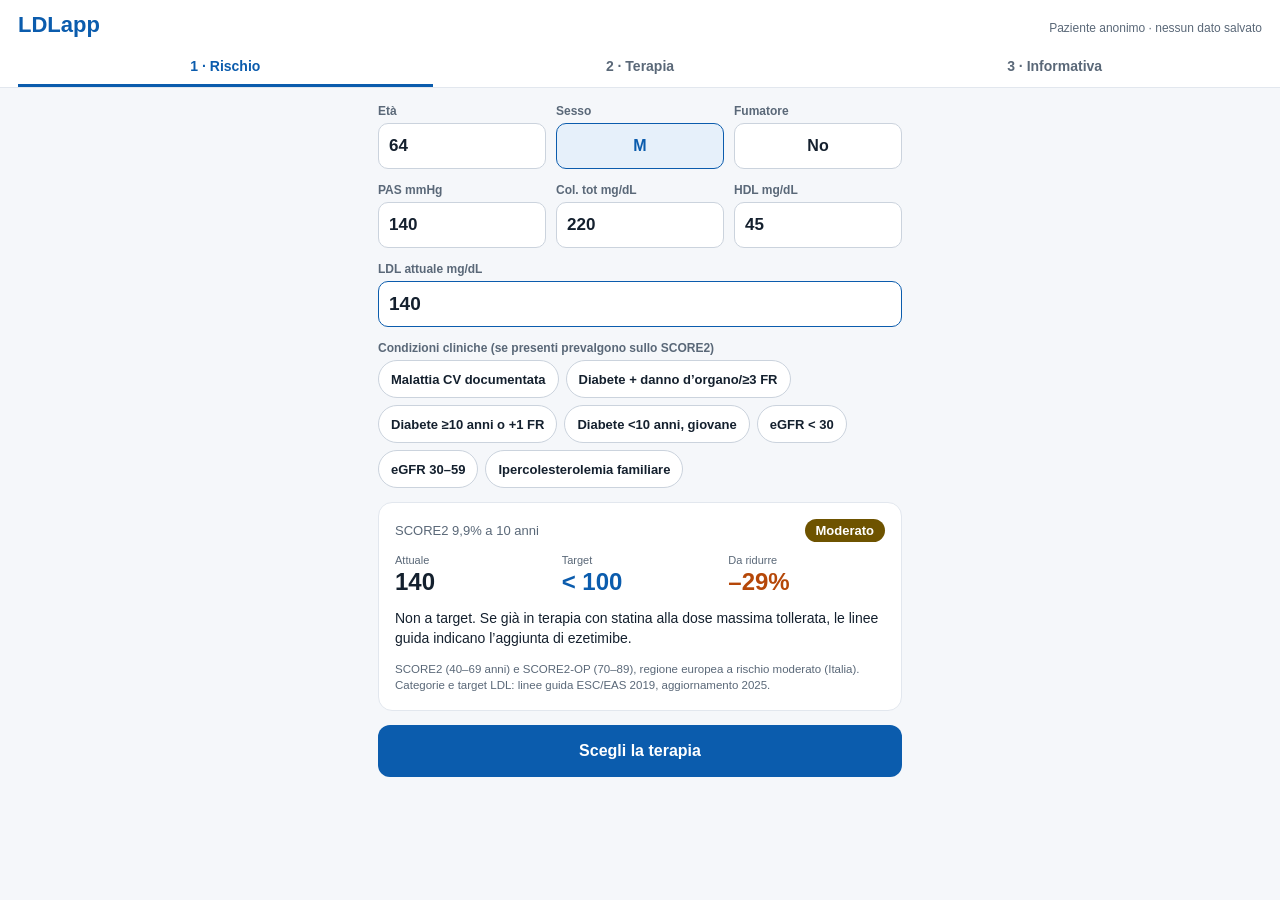
==== docs/ldl/index.html @ 1db44e8d "Aggiungi LDLapp (calcolatore target LDL per MMG) in /ldl Co-Authored-By: Claude Opus 5.5 <noreply@an" ====
<!doctype html>
<html lang="it">
<head>
<meta charset="utf-8">
<meta name="viewport" content="width=device-width, initial-scale=1, viewport-fit=cover">
<title>LDLapp</title>
<meta name="theme-color" content="#0B5CAD">
<meta name="apple-mobile-web-app-capable" content="yes">
<meta name="apple-mobile-web-app-status-bar-style" content="default">
<meta name="apple-mobile-web-app-title" content="LDLapp">
<link rel="manifest" href="manifest.json">
<link rel="apple-touch-icon" href="icon-180.png">
<link rel="icon" href="icon-192.png">
<style>
:root{--blu:#0B5CAD;--blu2:#E6F0FA;--txt:#14202E;--sub:#5A6878;--bordo:#CBD3DD;--fondo:#F5F7FA;--ok:#0F7B4F;--warn:#B54708}
*{box-sizing:border-box}
html,body{margin:0;background:var(--fondo);color:var(--txt);font-family:-apple-system,BlinkMacSystemFont,"Segoe UI",Inter,Roboto,sans-serif;-webkit-text-size-adjust:100%}
header{position:sticky;top:0;z-index:5;background:#fff;border-bottom:1px solid #E2E7EE;padding:calc(env(safe-area-inset-top) + 12px) 18px 0}
.brand{display:flex;justify-content:space-between;align-items:baseline}
.brand h1{margin:0;font-size:22px;color:var(--blu)}
.brand span{font-size:12px;color:var(--sub)}
nav{display:grid;grid-template-columns:repeat(3,1fr);margin-top:10px}
nav button{background:none;border:0;border-bottom:3px solid transparent;padding:10px 4px;font:inherit;font-size:14px;font-weight:600;color:var(--sub)}
nav button.on{color:var(--blu);border-color:var(--blu)}
main{padding:16px 18px calc(env(safe-area-inset-bottom) + 28px);max-width:560px;margin:0 auto}
section{display:none;flex-direction:column;gap:14px}
section.on{display:flex}
.grid3{display:grid;grid-template-columns:repeat(3,minmax(0,1fr));gap:10px}
label,.lab{display:flex;flex-direction:column;gap:5px;font-size:12px;font-weight:600;color:var(--sub)}
input,select{height:46px;width:100%;border:1px solid var(--bordo);border-radius:10px;padding:0 10px;font:inherit;font-size:17px;color:var(--txt);background:#fff}
select{font-size:15px;font-weight:600}
.big{border-color:var(--blu);font-weight:700;font-size:19px}
.tog{height:46px;border-radius:10px;border:1px solid var(--bordo);background:#fff;font:inherit;font-size:16px;font-weight:700;color:var(--txt)}
.tog.on{border-color:var(--blu);background:var(--blu2);color:var(--blu)}
.tog.fumo.on{border-color:var(--warn);background:#FFF1E6;color:#8A3500}
.chips{display:flex;flex-wrap:wrap;gap:7px}
.chip{min-height:38px;padding:7px 12px;border-radius:19px;border:1px solid var(--bordo);background:#fff;font:inherit;font-size:13px;color:var(--txt);text-align:left}
.chip.on{border-color:var(--blu);background:var(--blu2);color:var(--blu);font-weight:600}
.card{background:#fff;border:1px solid #E2E7EE;border-radius:14px;padding:16px;display:flex;flex-direction:column;gap:12px}
.row{display:flex;justify-content:space-between;align-items:center;gap:8px}
.badge{font-size:13px;font-weight:700;color:#fff;padding:4px 11px;border-radius:12px;white-space:nowrap}
.k{display:flex;flex-direction:column;gap:2px}
.k small{font-size:11px;color:var(--sub)}
.k b{font-size:24px}
.msg{font-size:14px;line-height:1.45}
.note{font-size:11.5px;line-height:1.45;color:var(--sub)}
.warnbox{display:flex;gap:10px;padding:11px 13px;border-radius:10px;background:#FFF6E5;font-size:13px;color:#6B3A00}
.btn{display:flex;align-items:center;justify-content:center;height:52px;border-radius:12px;border:0;background:var(--blu);color:#fff;font:inherit;font-size:16px;font-weight:600;width:100%}
.btn.sec{background:#fff;color:var(--blu);border:1px solid var(--blu)}
.cost{display:grid;grid-template-columns:1fr 1fr;gap:10px}
.cost div{border-radius:10px;padding:11px 12px;display:flex;flex-direction:column;gap:4px}
.cost .a{background:var(--blu2)}.cost .b{background:var(--fondo)}
.cost small{font-size:12px;font-weight:600}
.cost b{font-size:21px}
.tl{display:flex;flex-direction:column}
.tl div{display:flex;gap:12px;padding-bottom:16px;position:relative}
.tl div:before{content:"";width:12px;height:12px;border-radius:6px;border:2px solid var(--blu);background:#fff;flex-shrink:0;margin-top:4px}
.tl div:first-child:before{background:var(--blu)}
.tl b{display:block;font-size:15px}.tl span{font-size:13px;color:var(--sub)}
/* Informativa */
#foglio{background:#fff;border:1px solid #E2E7EE;border-radius:8px;padding:22px;font-size:14px;line-height:1.5}
#foglio h2{margin:0 0 2px;font-size:21px;color:var(--blu)}
#foglio h3{margin:14px 0 6px;font-size:15px}
#foglio ul{margin:0;padding-left:20px}
.fbox{display:grid;grid-template-columns:1fr 1fr;gap:10px;margin-top:12px}
.fbox div{border:1px solid var(--bordo);border-radius:10px;padding:10px 12px}
.fbox div.t{border:2px solid var(--blu);background:#F2F7FC}
.fbox small{display:block;font-size:11.5px;color:#3D4A5A;font-weight:600}
.fbox b{font-size:18px}
.fwarn{border:2px solid var(--warn);border-radius:10px;padding:10px 14px;margin-top:14px;background:#FFF8F1}
.ffoot{display:flex;justify-content:space-between;gap:16px;margin-top:18px;border-top:1px solid var(--bordo);padding-top:10px;font-size:11.5px;color:#3D4A5A}
.firma{width:190px;height:60px;border:1px dashed #8A97A8;border-radius:8px;flex-shrink:0}
@media print{
  @page{size:A4;margin:16mm}
  body{background:#fff}
  header,nav,section:not(#s3),#s3>*:not(#foglio){display:none!important}
  main{padding:0;max-width:none}
  #s3{display:block!important}
  #foglio{border:0;padding:0;font-size:12.5pt}
  #foglio h2{font-size:22pt}
}
</style>
</head>
<body>
<header>
  <div class="brand"><h1>LDLapp</h1><span>Paziente anonimo · nessun dato salvato</span></div>
  <nav>
    <button data-s="s1" class="on">1 · Rischio</button>
    <button data-s="s2">2 · Terapia</button>
    <button data-s="s3">3 · Informativa</button>
  </nav>
</header>
<main>
<!-- 1 RISCHIO -->
<section id="s1" class="on">
  <div class="grid3">
    <label>Età<input id="age" type="number" inputmode="numeric" value="64"></label>
    <div class="lab">Sesso<button id="sex" class="tog on">M</button></div>
    <div class="lab">Fumatore<button id="smk" class="tog fumo">No</button></div>
  </div>
  <div class="grid3">
    <label>PAS mmHg<input id="sbp" type="number" inputmode="numeric" value="140"></label>
    <label>Col. tot mg/dL<input id="tc" type="number" inputmode="numeric" value="220"></label>
    <label>HDL mg/dL<input id="hdl" type="number" inputmode="numeric" value="45"></label>
  </div>
  <label>LDL attuale mg/dL<input id="ldl" class="big" type="number" inputmode="numeric" value="140"></label>
  <div class="lab">Condizioni cliniche (se presenti prevalgono sullo SCORE2)
    <div class="chips" id="chips"></div>
  </div>
  <div class="card">
    <div class="row"><span id="scoreLine" style="font-size:13px;color:var(--sub)"></span><span id="badge" class="badge"></span></div>
    <div class="grid3">
      <div class="k"><small>Attuale</small><b id="kAtt"></b></div>
      <div class="k"><small>Target</small><b id="kTgt" style="color:var(--blu)"></b></div>
      <div class="k"><small>Da ridurre</small><b id="kGap"></b></div>
    </div>
    <div class="msg" id="msg"></div>
    <div class="note">SCORE2 (40–69 anni) e SCORE2-OP (70–89), regione europea a rischio moderato (Italia). Categorie e target LDL: linee guida ESC/EAS 2019, aggiornamento 2025.</div>
  </div>
  <button class="btn" data-go="s2">Scegli la terapia</button>
</section>

<!-- 2 TERAPIA -->
<section id="s2">
  <label>Farmaco e confezione
    <select id="farmaco">
      <optgroup label="Rosumibe · 60 compresse (2 mesi)">
        <option value="5|60">Rosumibe 5 mg/10 mg · 60 cpr</option>
        <option value="10|60" selected>Rosumibe 10 mg/10 mg · 60 cpr</option>
        <option value="20|60">Rosumibe 20 mg/10 mg · 60 cpr</option>
        <option value="40|60">Rosumibe 40 mg/10 mg · 60 cpr</option>
      </optgroup>
      <optgroup label="Rosumibe · 30 compresse (1 mese)">
        <option value="5|30">Rosumibe 5 mg/10 mg · 30 cpr</option>
        <option value="10|30">Rosumibe 10 mg/10 mg · 30 cpr</option>
        <option value="20|30">Rosumibe 20 mg/10 mg · 30 cpr</option>
        <option value="40|30">Rosumibe 40 mg/10 mg · 30 cpr</option>
      </optgroup>
    </select>
  </label>
  <div class="note">Rosuvastatina/ezetimibe: indicato in pazienti adulti già controllati con rosuvastatina ed ezetimibe assunti separatamente alla stessa dose. Non adatto alla terapia iniziale. 1 compressa al giorno.</div>
  <div class="card">
    <div class="row"><span style="font-size:13px;font-weight:600;color:var(--sub)">Costo terapia · 30 giorni</span><span id="badge25" class="badge" style="background:var(--ok)">–25%</span></div>
    <div class="cost">
      <div class="a"><small id="cLabA" style="color:var(--blu)"></small><b id="cA"></b></div>
      <div class="b"><small style="color:var(--sub)">Media assoc. fisse 28 cpr</small><b id="cB"></b></div>
    </div>
    <div class="note" id="cNote"></div>
  </div>
  <div class="card">
    <span style="font-size:13px;font-weight:600;color:var(--sub)">Calendario del paziente</span>
    <div class="tl">
      <div><p style="margin:0"><b>Inizio terapia</b><span id="dStart"></span></p></div>
      <div><p style="margin:0"><b>Controllo LDL</b><span id="dLdl"></span></p></div>
      <div style="padding-bottom:0"><p style="margin:0"><b>Nuova ricetta</b><span id="dRic"></span></p></div>
    </div>
  </div>
  <div class="warnbox">Verifica i criteri di rimborsabilità SSN prima della prescrizione.</div>
  <button class="btn" data-go="s3">Prepara l'informativa</button>
</section>

<!-- 3 INFORMATIVA -->
<section id="s3">
  <div id="foglio">
    <h2>La tua terapia per il colesterolo</h2>
    <div style="color:#3D4A5A;font-size:13px">Consegnata dal tuo medico insieme alla ricetta · <span id="fData"></span></div>
    <div class="fbox">
      <div><small>Il tuo colesterolo LDL oggi</small><b id="fLdl"></b></div>
      <div class="t"><small style="color:var(--blu)">Il tuo obiettivo</small><b id="fTgt" style="color:var(--blu)"></b></div>
    </div>
    <h3>Il farmaco prescritto</h3>
    <div id="fFarm" style="font-weight:600"></div>
    <h3>Come prenderlo</h3>
    <ul>
      <li>1 compressa al giorno, sempre alla stessa ora, con o senza cibo.</li>
      <li>Inghiotti la compressa intera con un bicchiere d'acqua.</li>
      <li>Prendila tutti i giorni, anche se ti senti bene: il colesterolo alto non dà sintomi.</li>
      <li>Non interrompere la terapia senza averne parlato con il medico.</li>
      <li>Continua la dieta e lo stile di vita consigliati.</li>
    </ul>
    <div class="fbox">
      <div><small>Esami del sangue (colesterolo)</small><b id="fEsami"></b></div>
      <div><small>Nuova ricetta</small><b id="fRic"></b></div>
    </div>
    <div style="font-size:12.5px;color:#3D4A5A;margin-top:6px">Chiedi la nuova ricetta qualche giorno prima di finire la confezione.</div>
    <div class="fwarn">
      <b style="color:#8A3500">Contatta il medico se</b>
      <ul>
        <li>hai dolori, crampi o debolezza muscolare senza un motivo evidente;</li>
        <li>le urine diventano scure o pelle e occhi diventano gialli;</li>
        <li>inizi altri farmaci o integratori;</li>
        <li>sei in gravidanza, la stai programmando o stai allattando.</li>
      </ul>
    </div>
    <div class="ffoot">
      <span>Questo foglio non sostituisce il foglio illustrativo nella confezione: leggilo con attenzione. Per qualsiasi dubbio chiedi al medico o al farmacista.</span>
      <div><div style="margin-bottom:4px">Timbro e firma del medico</div><div class="firma"></div></div>
    </div>
  </div>
  <button class="btn" id="stampa">Stampa o salva PDF</button>
  <button class="btn sec" id="nuovo">Nuovo paziente</button>
</section>
</main>

<script>
// ===== Prezzi: inserire i prezzi al pubblico ufficiali (lista di trasparenza AIFA) =====
// Chiave = dosaggio rosuvastatina. Valori in euro per confezione. null = da inserire.
const PREZZI = {
  rosumibe60: {5:null, 10:null, 20:null, 40:null},
  rosumibe30: {5:null, 10:null, 20:null, 40:null},
  mediaFisse28: {5:null, 10:null, 20:null, 40:null}
};
const FONTE_PREZZI = 'Lista di trasparenza AIFA, aggiornata al [data]';

const $ = (id) => document.getElementById(id);
const S = { male: true, smk: false, on: {} };
const CONDS = [
  {id:'ascvd', label:'Malattia CV documentata', cat:3},
  {id:'dmd', label:'Diabete + danno d’organo/≥3 FR', cat:3},
  {id:'dm', label:'Diabete ≥10 anni o +1 FR', cat:2},
  {id:'dmy', label:'Diabete <10 anni, giovane', cat:1},
  {id:'ircg', label:'eGFR < 30', cat:3},
  {id:'ircm', label:'eGFR 30–59', cat:2},
  {id:'fh', label:'Ipercolesterolemia familiare', cat:2}
];
const NAMES = ['Basso','Moderato','Alto','Molto alto'];
const COLORS = ['#0F7B4F','#6E5300','#B54708','#9F1C1C'];
const TARGETS = [116,100,70,55];
let R = {}; // risultato corrente

function score2(age, male, smk, sbp, tcM, hdlM){
  let unc, s1, s2; const s = smk ? 1 : 0;
  if (age < 70){
    const a=(age-60)/5, b=(sbp-120)/20, t=tcM-6, h=(hdlM-1.3)/0.5;
    const lp = male
      ? 0.3742*a+0.6012*s+0.2777*b+0.1458*t-0.2698*h-0.0755*a*s-0.0255*a*b-0.0281*a*t+0.0426*a*h
      : 0.4648*a+0.7744*s+0.3131*b+0.1002*t-0.2606*h-0.1088*a*s-0.0277*a*b-0.0226*a*t+0.0613*a*h;
    unc = 1-Math.pow(male?0.9605:0.9776, Math.exp(lp));
    s1 = male?-0.1565:-0.3143; s2 = male?0.8009:0.7701;
  } else {
    const a=age-73, b=sbp-150, t=tcM-6, h=hdlM-1.4;
    const lp = male
      ? 0.0634*a+0.3524*s+0.0094*b+0.0850*t-0.3564*h-0.0247*a*s-0.0005*a*b+0.0073*a*t+0.0091*a*h
      : 0.0789*a+0.4921*s+0.0102*b+0.0605*t-0.3040*h-0.0255*a*s-0.0004*a*b-0.0009*a*t+0.0154*a*h;
    unc = 1-Math.pow(male?0.7576:0.8082, Math.exp(lp-(male?0.0929:0.229)));
    s1 = male?0.01:-0.1; s2 = male?1.25:1.1;
  }
  return 100*(1-Math.exp(-Math.exp(s1+s2*Math.log(-Math.log(1-unc)))));
}

function n(id){ return Number($(id).value) || 0; }
const fmtD = (d) => d.toLocaleDateString('it-IT',{day:'2-digit',month:'2-digit',year:'numeric'});
const addDays = (d, k) => { const x = new Date(d); x.setDate(x.getDate()+k); return x; };
const euro = (v) => v == null ? '€ —' : '€ ' + v.toFixed(2).replace('.', ',');

function calc(){
  const age=n('age'), sbp=n('sbp'), tc=n('tc'), hdl=n('hdl'), ldl=n('ldl');
  let clin=-1;
  CONDS.forEach(c => { if (S.on[c.id]) clin = Math.max(clin, c.cat); });
  if (ldl >= 190 || tc > 310 || sbp >= 180) clin = Math.max(clin, 2);
  const anyCond = CONDS.some(c => S.on[c.id]);
  let cat = clin, line = 'Categoria da condizione clinica';
  if (!anyCond){
    if (age>=40 && age<=89 && sbp && tc && hdl){
      const r = score2(age, S.male, S.smk, sbp, tc/38.67, hdl/38.67);
      cat = Math.max(cat, r<2?0:r<10?1:r<20?2:3);
      line = (age<70?'SCORE2 ':'SCORE2-OP ') + r.toFixed(1).replace('.',',') + '% a 10 anni';
    } else line = 'SCORE2: servono età 40–89 e tutti i valori';
  }
  const has = cat >= 0, target = has ? TARGETS[cat] : null;
  const gap = has && ldl > target ? Math.round((ldl-target)/ldl*100) : 0;
  let msg;
  if (!has) msg = 'Completa i dati per calcolare la categoria di rischio.';
  else if (!ldl) msg = 'Inserisci il valore di LDL.';
  else if (!gap) msg = 'Paziente a target: mantenere la terapia e ricontrollare.';
  else {
    msg = 'Non a target. Se già in terapia con statina alla dose massima tollerata, le linee guida indicano l’aggiunta di ezetimibe.';
    if (cat >= 2) msg += ' Obiettivo anche: riduzione ≥ 50% dal valore basale.';
  }
  R = { ldl, target, cat };
  $('scoreLine').textContent = line;
  $('badge').textContent = has ? NAMES[cat] : '—';
  $('badge').style.background = has ? COLORS[cat] : '#8A97A8';
  $('kAtt').textContent = ldl || '—';
  $('kTgt').textContent = has ? '< ' + target : '—';
  $('kGap').textContent = !has ? '—' : gap ? '–' + gap + '%' : 'OK';
  $('kGap').style.color = gap ? 'var(--warn)' : 'var(--ok)';
  $('msg').textContent = msg;
  terapia();
}

function terapia(){
  const [dose, pack] = $('farmaco').value.split('|').map(Number);
  const is60 = pack === 60;
  const prezzoConf = (is60 ? PREZZI.rosumibe60 : PREZZI.rosumibe30)[dose];
  const mese = prezzoConf == null ? null : prezzoConf * 30 / pack;
  const fisse = PREZZI.mediaFisse28[dose];
  const fisseMese = fisse == null ? null : fisse * 30 / 28;
  $('badge25').style.display = is60 ? '' : 'none';
  if (mese != null && fisseMese != null){
    const d = Math.round((1 - mese/fisseMese)*100);
    $('badge25').textContent = (d>0?'–':'+') + Math.abs(d) + '%';
    $('badge25').style.display = d>0 ? '' : 'none';
  }
  $('cLabA').textContent = 'Rosumibe ' + pack + ' cpr';
  $('cA').textContent = euro(mese);
  $('cB').textContent = euro(fisseMese);
  $('cNote').textContent = (is60 ? '1 confezione = 60 giorni, costo riportato a 30' : '1 confezione = 30 giorni') + ' · stesso dosaggio · Fonte: ' + FONTE_PREZZI;
  const oggi = new Date();
  const ric = addDays(oggi, pack - 5);
  $('dStart').textContent = ' · oggi, ' + fmtD(oggi);
  $('dLdl').textContent = ' · tra 8 e 12 settimane: ' + fmtD(addDays(oggi,56)) + ' – ' + fmtD(addDays(oggi,84));
  $('dRic').textContent = ' · entro il ' + fmtD(ric) + (is60 ? ' (dopo 2 mesi)' : ' (dopo 1 mese)');
  // Informativa
  $('fData').textContent = fmtD(oggi);
  $('fLdl').textContent = R.ldl ? R.ldl + ' mg/dL' : '______ mg/dL';
  $('fTgt').textContent = R.target ? 'sotto ' + R.target + ' mg/dL' : 'sotto ______ mg/dL';
  $('fFarm').textContent = 'Rosumibe ' + dose + ' mg/10 mg · confezione da ' + pack + ' compresse (' + (is60 ? '2 mesi' : '1 mese') + ')';
  $('fEsami').textContent = 'entro il ' + fmtD(addDays(oggi,84));
  $('fRic').textContent = 'entro il ' + fmtD(ric);
}

function vai(id){
  document.querySelectorAll('section').forEach(s => s.classList.toggle('on', s.id === id));
  document.querySelectorAll('nav button').forEach(b => b.classList.toggle('on', b.dataset.s === id));
  window.scrollTo(0,0);
}

// Init
const chips = $('chips');
CONDS.forEach(c => {
  const b = document.createElement('button');
  b.className = 'chip'; b.textContent = c.label;
  b.onclick = () => { S.on[c.id] = !S.on[c.id]; b.classList.toggle('on', S.on[c.id]); calc(); };
  chips.appendChild(b);
});
$('sex').onclick = () => { S.male = !S.male; $('sex').textContent = S.male ? 'M' : 'F'; calc(); };
$('smk').onclick = () => { S.smk = !S.smk; $('smk').textContent = S.smk ? 'Sì' : 'No'; $('smk').classList.toggle('on', S.smk); calc(); };
['age','sbp','tc','hdl','ldl'].forEach(id => $(id).addEventListener('input', calc));
$('farmaco').addEventListener('change', terapia);
document.querySelectorAll('nav button').forEach(b => b.onclick = () => vai(b.dataset.s));
document.querySelectorAll('[data-go]').forEach(b => b.onclick = () => vai(b.dataset.go));
$('stampa').onclick = () => window.print();
$('nuovo').onclick = () => location.reload();
calc();
if ('serviceWorker' in navigator) navigator.serviceWorker.register('sw.js');
</script>
</body>
</html>
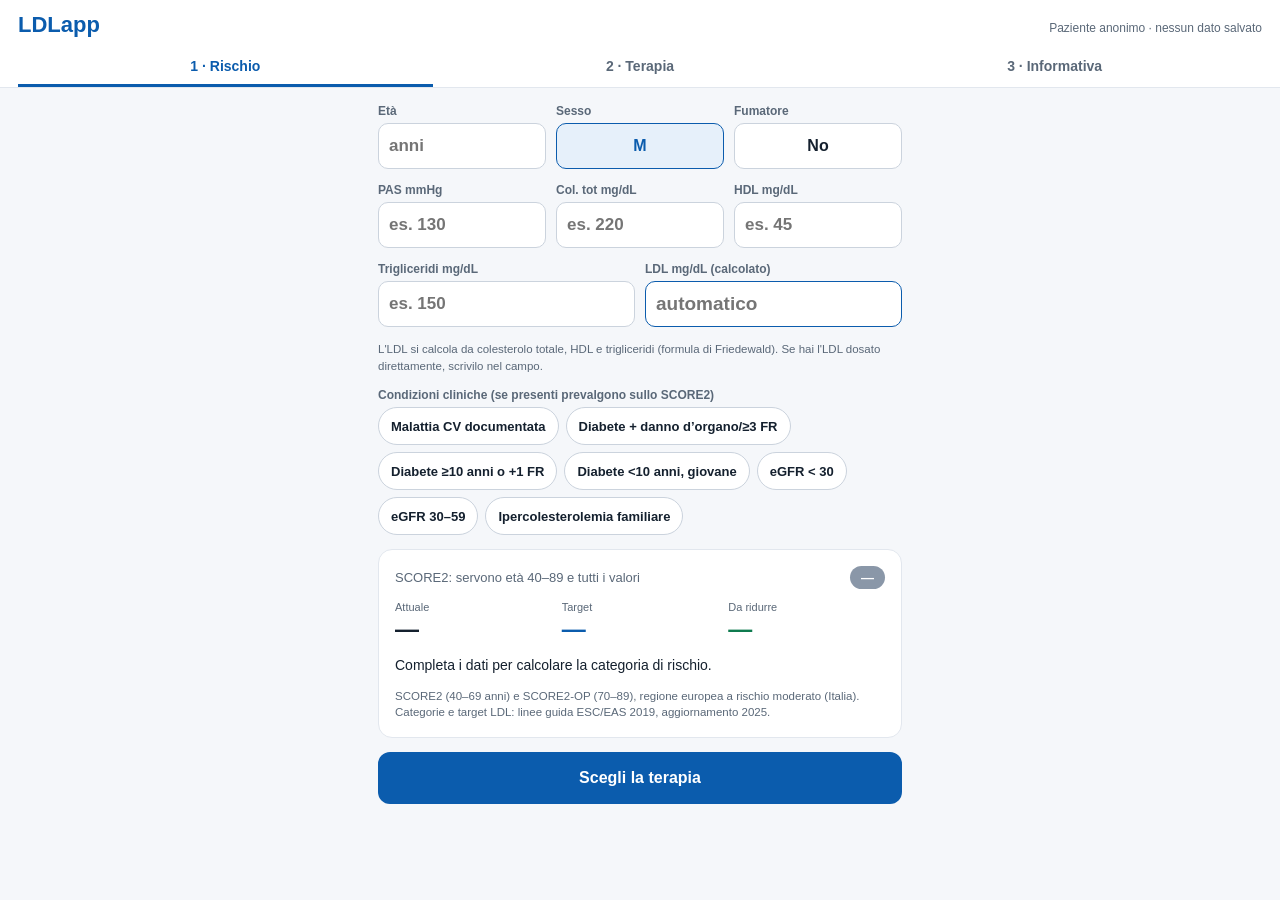
==== commit f505b1b7: "LDLapp: campo trigliceridi e LDL calcolato (Friedewald), campi vuoti all'avvio Co-Authored-By: Claud" ====
--- a/docs/ldl/index.html
+++ b/docs/ldl/index.html
@@ -25,6 +25,7 @@
 main{padding:16px 18px calc(env(safe-area-inset-bottom) + 28px);max-width:560px;margin:0 auto}
 section{display:none;flex-direction:column;gap:14px}
 section.on{display:flex}
+.grid2{display:grid;grid-template-columns:repeat(2,minmax(0,1fr));gap:10px}
 .grid3{display:grid;grid-template-columns:repeat(3,minmax(0,1fr));gap:10px}
 label,.lab{display:flex;flex-direction:column;gap:5px;font-size:12px;font-weight:600;color:var(--sub)}
 input,select{height:46px;width:100%;border:1px solid var(--bordo);border-radius:10px;padding:0 10px;font:inherit;font-size:17px;color:var(--txt);background:#fff}
@@ -47,6 +48,11 @@
 .warnbox{display:flex;gap:10px;padding:11px 13px;border-radius:10px;background:#FFF6E5;font-size:13px;color:#6B3A00}
 .btn{display:flex;align-items:center;justify-content:center;height:52px;border-radius:12px;border:0;background:var(--blu);color:#fff;font:inherit;font-size:16px;font-weight:600;width:100%}
 .btn.sec{background:#fff;color:var(--blu);border:1px solid var(--blu)}
+.costs{display:flex;flex-direction:column;gap:8px}
+.crow{display:flex;justify-content:space-between;align-items:center;gap:10px;padding:11px 12px;border-radius:10px;background:var(--fondo);font-size:14px}
+.crow.sel{background:var(--blu2);outline:2px solid var(--blu)}
+.crow b{font-size:18px;white-space:nowrap}
+.crow .na{color:var(--sub);font-size:13px}
 .cost{display:grid;grid-template-columns:1fr 1fr;gap:10px}
 .cost div{border-radius:10px;padding:11px 12px;display:flex;flex-direction:column;gap:4px}
 .cost .a{background:var(--blu2)}.cost .b{background:var(--fondo)}
@@ -94,16 +100,20 @@
 <!-- 1 RISCHIO -->
 <section id="s1" class="on">
   <div class="grid3">
-    <label>Età<input id="age" type="number" inputmode="numeric" value="64"></label>
+    <label>Età<input id="age" type="number" inputmode="numeric" placeholder="anni"></label>
     <div class="lab">Sesso<button id="sex" class="tog on">M</button></div>
     <div class="lab">Fumatore<button id="smk" class="tog fumo">No</button></div>
   </div>
   <div class="grid3">
-    <label>PAS mmHg<input id="sbp" type="number" inputmode="numeric" value="140"></label>
-    <label>Col. tot mg/dL<input id="tc" type="number" inputmode="numeric" value="220"></label>
-    <label>HDL mg/dL<input id="hdl" type="number" inputmode="numeric" value="45"></label>
-  </div>
-  <label>LDL attuale mg/dL<input id="ldl" class="big" type="number" inputmode="numeric" value="140"></label>
+    <label>PAS mmHg<input id="sbp" type="number" inputmode="numeric" placeholder="es. 130"></label>
+    <label>Col. tot mg/dL<input id="tc" type="number" inputmode="numeric" placeholder="es. 220"></label>
+    <label>HDL mg/dL<input id="hdl" type="number" inputmode="numeric" placeholder="es. 45"></label>
+  </div>
+  <div class="grid2">
+    <label>Trigliceridi mg/dL<input id="tg" type="number" inputmode="numeric" placeholder="es. 150"></label>
+    <label>LDL mg/dL (calcolato)<input id="ldl" class="big" type="number" inputmode="numeric" placeholder="automatico"></label>
+  </div>
+  <div class="note" id="ldlNote">L'LDL si calcola da colesterolo totale, HDL e trigliceridi (formula di Friedewald). Se hai l'LDL dosato direttamente, scrivilo nel campo.</div>
   <div class="lab">Condizioni cliniche (se presenti prevalgono sullo SCORE2)
     <div class="chips" id="chips"></div>
   </div>
@@ -140,11 +150,8 @@
   </label>
   <div class="note">Rosuvastatina/ezetimibe: indicato in pazienti adulti già controllati con rosuvastatina ed ezetimibe assunti separatamente alla stessa dose. Non adatto alla terapia iniziale. 1 compressa al giorno.</div>
   <div class="card">
-    <div class="row"><span style="font-size:13px;font-weight:600;color:var(--sub)">Costo terapia · 30 giorni</span><span id="badge25" class="badge" style="background:var(--ok)">–25%</span></div>
-    <div class="cost">
-      <div class="a"><small id="cLabA" style="color:var(--blu)"></small><b id="cA"></b></div>
-      <div class="b"><small style="color:var(--sub)">Media assoc. fisse 28 cpr</small><b id="cB"></b></div>
-    </div>
+    <div class="row"><span style="font-size:13px;font-weight:600;color:var(--sub)">Costo SSN · 30 giorni</span><span id="badge25" class="badge" style="background:var(--ok)"></span></div>
+    <div class="costs" id="costs"></div>
     <div class="note" id="cNote"></div>
   </div>
   <div class="card">
@@ -203,14 +210,13 @@
 </main>
 
 <script>
-// ===== Prezzi: inserire i prezzi al pubblico ufficiali (lista di trasparenza AIFA) =====
-// Chiave = dosaggio rosuvastatina. Valori in euro per confezione. null = da inserire.
-const PREZZI = {
-  rosumibe60: {5:null, 10:null, 20:null, 40:null},
-  rosumibe30: {5:null, 10:null, 20:null, 40:null},
-  mediaFisse28: {5:null, 10:null, 20:null, 40:null}
+// ===== Costo SSN a compressa (fonte: Lista di trasparenza AIFA al 15/10/2026, Det. AIFA 1463/2026) =====
+const COSTO_30GG = {   // costo SSN per 30 giorni di terapia
+  p60: {5:6.96, 10:8.56, 20:8.56, 40:12.00},   // Rosumibe 60 cpr
+  p30: {5:8.70, 10:10.70, 20:10.70, 40:15.00}, // 30 cpr, prezzo di riferimento
+  p28: {5:9.47, 10:11.37, 20:11.37, 40:null}   // 28 cpr, prezzo di riferimento (40/10 non disponibile)
 };
-const FONTE_PREZZI = 'Lista di trasparenza AIFA, aggiornata al [data]';
+const FONTE_PREZZI = 'Lista di trasparenza AIFA al 15/10/2026';
 
 const $ = (id) => document.getElementById(id);
 const S = { male: true, smk: false, on: {} };
@@ -292,20 +298,17 @@
 function terapia(){
   const [dose, pack] = $('farmaco').value.split('|').map(Number);
   const is60 = pack === 60;
-  const prezzoConf = (is60 ? PREZZI.rosumibe60 : PREZZI.rosumibe30)[dose];
-  const mese = prezzoConf == null ? null : prezzoConf * 30 / pack;
-  const fisse = PREZZI.mediaFisse28[dose];
-  const fisseMese = fisse == null ? null : fisse * 30 / 28;
-  $('badge25').style.display = is60 ? '' : 'none';
-  if (mese != null && fisseMese != null){
-    const d = Math.round((1 - mese/fisseMese)*100);
-    $('badge25').textContent = (d>0?'–':'+') + Math.abs(d) + '%';
-    $('badge25').style.display = d>0 ? '' : 'none';
-  }
-  $('cLabA').textContent = 'Rosumibe ' + pack + ' cpr';
-  $('cA').textContent = euro(mese);
-  $('cB').textContent = euro(fisseMese);
-  $('cNote').textContent = (is60 ? '1 confezione = 60 giorni, costo riportato a 30' : '1 confezione = 30 giorni') + ' · stesso dosaggio · Fonte: ' + FONTE_PREZZI;
+  const c60 = COSTO_30GG.p60[dose], c30 = COSTO_30GG.p30[dose], c28 = COSTO_30GG.p28[dose];
+  const righe = [
+    {k:60, t:'Rosumibe 60 cpr', v:c60},
+    {k:28, t:'Confezione 28 cpr (prezzo di riferimento)', v:c28}
+  ];
+  $('costs').innerHTML = righe.map(r => '<div class="crow' + (r.k === pack ? ' sel' : '') + '"><span>' + r.t + '</span>' + (r.v == null ? '<span class="na">non disponibile</span>' : '<b>' + euro(r.v) + '</b>') + '</div>').join('');
+  if (c28 != null){
+    $('badge25').textContent = '60 cpr: –' + Math.round((1 - c60/c28)*100) + '% vs 28 cpr';
+    $('badge25').style.display = '';
+  } else $('badge25').style.display = 'none';
+  $('cNote').textContent = 'Dosaggio ' + dose + ' mg/10 mg · costo per il SSN a parità di principi attivi · Fonte: ' + FONTE_PREZZI + '; Det. AIFA 1463/2026';
   const oggi = new Date();
   const ric = addDays(oggi, pack - 5);
   $('dStart').textContent = ' · oggi, ' + fmtD(oggi);
@@ -336,7 +339,19 @@
 });
 $('sex').onclick = () => { S.male = !S.male; $('sex').textContent = S.male ? 'M' : 'F'; calc(); };
 $('smk').onclick = () => { S.smk = !S.smk; $('smk').textContent = S.smk ? 'Sì' : 'No'; $('smk').classList.toggle('on', S.smk); calc(); };
-['age','sbp','tc','hdl','ldl'].forEach(id => $(id).addEventListener('input', calc));
+let ldlManuale = false;
+function calcLdl(){
+  const tc = n('tc'), hdl = n('hdl'), tg = n('tg');
+  if (ldlManuale) return;
+  if (tc && hdl && tg){
+    if (tg >= 400){ $('ldl').value = ''; $('ldlNote').textContent = 'Trigliceridi ≥ 400 mg/dL: la formula non è affidabile, inserisci l’LDL dosato direttamente.'; return; }
+    $('ldl').value = Math.round(tc - hdl - tg/5);
+    $('ldlNote').textContent = 'LDL calcolato con la formula di Friedewald (CT − HDL − TG/5). Se hai l’LDL dosato direttamente, scrivilo nel campo.';
+  } else $('ldl').value = '';
+}
+['age','sbp'].forEach(id => $(id).addEventListener('input', calc));
+['tc','hdl','tg'].forEach(id => $(id).addEventListener('input', () => { calcLdl(); calc(); }));
+$('ldl').addEventListener('input', () => { ldlManuale = $('ldl').value !== ''; if (!ldlManuale) calcLdl(); calc(); });
 $('farmaco').addEventListener('change', terapia);
 document.querySelectorAll('nav button').forEach(b => b.onclick = () => vai(b.dataset.s));
 document.querySelectorAll('[data-go]').forEach(b => b.onclick = () => vai(b.dataset.go));
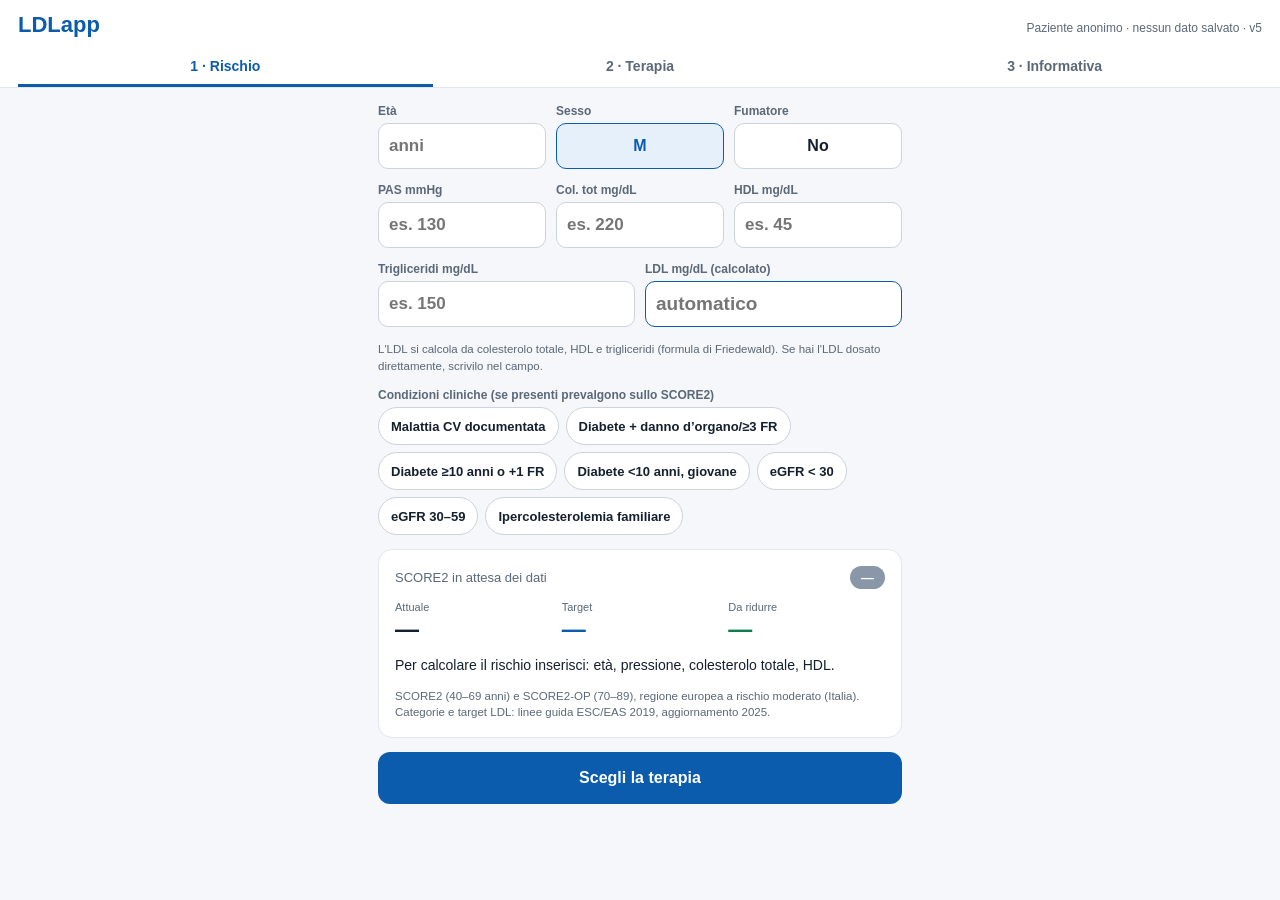
==== commit 848d8a57: "LDLapp: indica quali dati mancano, versione visibile Co-Authored-By: Claude Opus 5.5 <noreply@anthro" ====
--- a/docs/ldl/index.html
+++ b/docs/ldl/index.html
@@ -89,7 +89,7 @@
 </head>
 <body>
 <header>
-  <div class="brand"><h1>LDLapp</h1><span>Paziente anonimo · nessun dato salvato</span></div>
+  <div class="brand"><h1>LDLapp</h1><span>Paziente anonimo · nessun dato salvato · v5</span></div>
   <nav>
     <button data-s="s1" class="on">1 · Rischio</button>
     <button data-s="s2">2 · Terapia</button>
@@ -271,13 +271,15 @@
       const r = score2(age, S.male, S.smk, sbp, tc/38.67, hdl/38.67);
       cat = Math.max(cat, r<2?0:r<10?1:r<20?2:3);
       line = (age<70?'SCORE2 ':'SCORE2-OP ') + r.toFixed(1).replace('.',',') + '% a 10 anni';
-    } else line = 'SCORE2: servono età 40–89 e tutti i valori';
+    } else line = 'SCORE2 in attesa dei dati';
   }
   const has = cat >= 0, target = has ? TARGETS[cat] : null;
   const gap = has && ldl > target ? Math.round((ldl-target)/ldl*100) : 0;
   let msg;
-  if (!has) msg = 'Completa i dati per calcolare la categoria di rischio.';
-  else if (!ldl) msg = 'Inserisci il valore di LDL.';
+  const mancano = [['age','età'],['sbp','pressione'],['tc','colesterolo totale'],['hdl','HDL'],['tg','trigliceridi']].filter(([id]) => !n(id)).map(([,l]) => l);
+  const mancaR = mancano.filter(m => m !== 'trigliceridi');
+  if (!has) msg = mancaR.length ? 'Per calcolare il rischio inserisci: ' + mancaR.join(', ') + '.' : 'SCORE2 valido tra 40 e 89 anni: per età diverse seleziona le condizioni cliniche.';
+  else if (!ldl) msg = 'Per calcolare l’LDL inserisci ' + (mancano.filter(m => ['colesterolo totale','HDL','trigliceridi'].includes(m)).join(', ') || 'l’LDL dosato') + '.';
   else if (!gap) msg = 'Paziente a target: mantenere la terapia e ricontrollare.';
   else {
     msg = 'Non a target. Se già in terapia con statina alla dose massima tollerata, le linee guida indicano l’aggiunta di ezetimibe.';
@@ -347,7 +349,11 @@
     if (tg >= 400){ $('ldl').value = ''; $('ldlNote').textContent = 'Trigliceridi ≥ 400 mg/dL: la formula non è affidabile, inserisci l’LDL dosato direttamente.'; return; }
     $('ldl').value = Math.round(tc - hdl - tg/5);
     $('ldlNote').textContent = 'LDL calcolato con la formula di Friedewald (CT − HDL − TG/5). Se hai l’LDL dosato direttamente, scrivilo nel campo.';
-  } else $('ldl').value = '';
+  } else {
+    $('ldl').value = '';
+    const m = [['tc','colesterolo totale'],['hdl','HDL'],['tg','trigliceridi']].filter(([id]) => !n(id)).map(([,l]) => l);
+    $('ldlNote').textContent = 'L’LDL si calcola da solo: manca ' + m.join(', ') + '. Se hai l’LDL dosato direttamente, scrivilo nel campo.';
+  }
 }
 ['age','sbp'].forEach(id => $(id).addEventListener('input', calc));
 ['tc','hdl','tg'].forEach(id => $(id).addEventListener('input', () => { calcLdl(); calc(); }));
